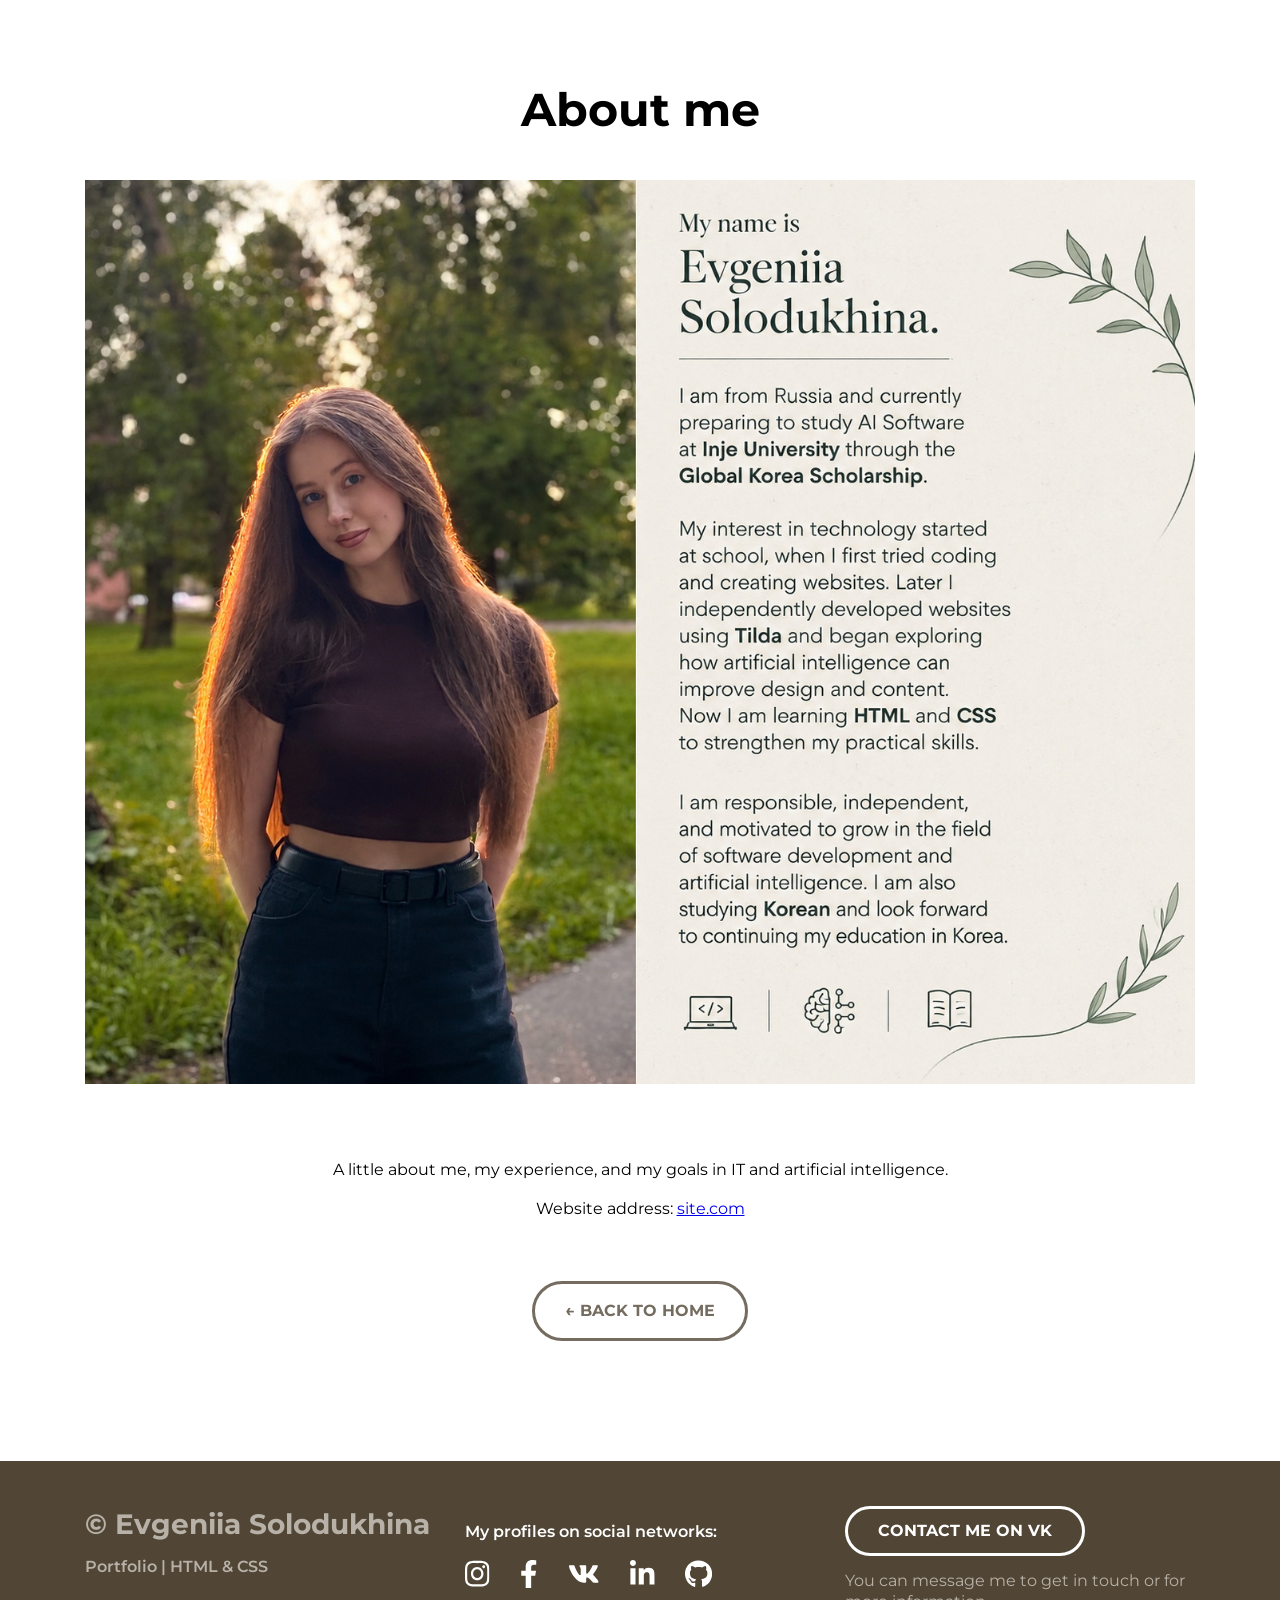
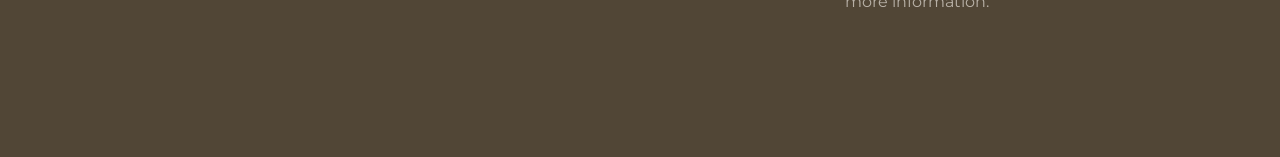
==== forest-travel.html @ 703826f3 "Add files via upload" ====
<!DOCTYPE html>
<html lang="eng">
<head>
    <meta charset="UTF-8">
    <meta name="viewport" content="width=device-width, initial-scale=1.0">
    <title>About Me"</title>
    <link rel="stylesheet" href="./css/main.css">
    <link rel="stylesheet" href="./css/media.css">
    <link href="https://fonts.googleapis.com/css2?family=Montserrat:ital,wght@400,600,700&display=swap" rel="stylesheet">
</head>
<body>
   
    <main>
        <article class="project">
            <div class="container">
                <h1 class="project-header">About me</h1>
                <div class="project-img">
                    <img src="./img/projects/forest-full.jpg" alt="Верстка сайта «Форест-тревел»">
                </div>
                <div class="project-description">
                    <p>A little about me, my experience, and my goals in IT and artificial intelligence.</p>
                    <p>Website address: <a href="#">site.com</a></p>
                </div>
                <a href="index.html" class="project-btn-back">← Back to home</a>
            </div>
        </article>
    </main>

    <footer class="footer">
    <div class="container">
        <div class="footer-row">

            <!-- footer-copyright -->
            <div class="footer-copyright footer-col">
                <div class="footer-copyright-name">© Evgeniia Solodukhina</div>
                <p>Portfolio | HTML & CSS</p>
            </div>
            <!-- // footer-copyrith-->

            <!-- footer-icons -->
            <div class="footer-icons footer-col">
                <p>My profiles on social networks:</p>
                <div class="footer-icons-row">
                    <a href="https://vk.ru/away.php?to=https%3A%2F%2Fwww.instagram.com%2F__jenyo.k.__%2F&utf=1">
                        <img src="/img/icons/instagram.svg" alt="">
                    </a>
                    <a href="https://vk.ru/away.php?to=https%3A%2F%2Fm.facebook.com%2Fjeny.ok.562%2F&utf=1">
                        <img src="/img/icons/facebook-f.svg" alt="">
                    </a>
                    <a href="https://vk.ru/jenyo_k">
                        <img src="/img/icons/vk-brands.svg" alt="">
                    </a>
                    <a href="https://www.linkedin.com/me?trk=p_mwlite_feed-secondary_nav">
                        <img src="/img/icons/linkedin.svg" alt="">
                    </a>
                    <a href="https://github.com/2005jekasolod-sketch">
                        <img src="/img/icons/github-brands.svg" alt="">
                    </a>
                </div>
            </div>
            <!-- // footer-icons-->

            <!-- footer-contacts -->
            <div class="footer-contacts footer-col">
                <a href="https://vk.ru/jenyo_k" class="footer-button">
                    Contact me on VK
                </a>
                <p>You can message me to get in touch or for more information.</p>
            </div>
            <!-- // footer-contacts -->

        </div>
            
            
    </div>
    </footer>

</body>
</html>
---- css/main.css ----
* {
    box-sizing: border-box; /*это позволяет не менять ширину, она останется такой, которая указывалась изначально, даже если дообавить рамки*/
}

html {
    scroll-behavior: smooth;
}

body {
    margin: 0;
    font-family: "Montserrat", sans-serif; /* Как обращаемся к шрифту*/
    color: black;
    scroll-behavior: smooth; /* "smooth" - плавная прокрутка*/
}

img {
    max-width: 100%;
}

/*класс ниже следует прописывать перед классом header, тк он принадлежит всей странице в целом*/

.container {
    max-width: 1140px; /*(максимальная)-ширина, для моб версси приписывают это*/
    margin-left: auto; /*отступ слева*/
    margin-right: auto; /*отступ справа*/
    /*background-color: rgb(152, 142, 221); /*цвет фона*/
    padding-left: 15px;
    padding-right: 15px;
}

/*класс none будет скрывать блоки на странице, чтобы этот класс работал, нужно добавить его в конец или поставить знак восклицания*/
.none {
    display: none !important; /*"!important - означает важность, соответсвенно "дисплей флекс в классе хедер" не будет отменять это дейстие*/
}

/*header - стили заголовка*/

.header {
    position: relative;
    /* Определяем модель Flex-box для блока .header */
    display: flex;
    flex-direction: column; /* Выстраиваем flex-элементы в колонку, основная ось Y*/
    justify-content: center; /* Выравнивание по основной оси*/
    align-items: center; /* Выравнивание по поперечной оси */

    width: 100%;
    height: 100vh;

    /*блок, отвечающий за фон, визуал, цвет*/
    /*background-color: #556985;
    /*background-image: url("./../img/header/header-bg.jpg.jpg"); /*"./- текущая директория(папка css), "../"- выход на уровень вверх*/
    background-size: cover; /*background-size - размер фонового изображения, а cover - растянуть изображение на весь экран  без пустых областей*/
    background-position: center;
}

.avatar {
    width: 400px;
    height: 400px;
    border-radius: 50%;
    object-fit: fill;
}

.header-title {
    margin: 0; /*отключили все отступы*/
    margin-bottom: 25px; /*отступ вниз*/
    font-weight: 700;
    font-size: 56px;
    line-height: 130%; /*Будет рабоотать аналогично, если написать 1.3* 56 = 72.8 */
    text-align: center;
    color: #ffffff;
}

.header-subtitle {
    margin: 0;
    font-weight: bold;
    font-size: 16px;
    line-height: 150%;

    text-align: center;
    letter-spacing: 0.2em;
    text-transform: uppercase;

    color: #ffffff;
}

.header-arroW {
    width: 48px;
    height: 48px;

    position: absolute;
    bottom: 30px;
    left: 50%;
    transform: translate(-50%, 0);
}

/* Portfolio */

.portfolio {
   /* background-color: darkseagreen;*/
    padding-top: 80px; /*отступ сверху*/
    padding-bottom: 115px; /*отступ снизу*/
}

.portfolio-header {
    margin: 0;
    margin-bottom: 70px;
    font-weight: 700;
    font-size: 46px;
    line-height: 130%;
    text-align: center; /*выравнивание по центру*/
    color: black;
}

.portfolio-cards-wrapper {
    display: flex; /*карточки выстроились в один ряд, коллонны нет*/
    flex-wrap: wrap; /*перенос на след строчку*/
    justify-content: space-between; /*выравнивает первый  последний элмент, грамотно распределяя пространство, в данном случае распределил карточки по краям*/
}

.card {
    margin-bottom: 30px;
    /*padding: 20px;*/ /*все отступы*/
    max-width: 540px;
    background-color: #ffffff; /*цвет блока*/
    box-shadow: 0px 10px 40px rgba(126, 155, 189, 0.35); /*1- указывает по оси Х; 2- по оси Y; 40px - радиус размытия тени; цвет тени через rgba (первые 3 цифры - цвет, а 4 - прозрачность)*/
    transition: transform 0.2s ease-in;
}

.card:hover {
    transform: translateY(-15px); /*"+" - ведет крточку вниз, а "-"- вверх*/
}

.card-link {
    display: block;
    padding: 20px;
    color: black;
    text-decoration: none; /*убрали подчеркивания на ссылке*/
    transition: color 0.2s ease-in;
}

.card-link:hover {
    color: rgb(39, 91, 236);
}

.card:last-child, .card:nth-last-child(2) { /*данный селектор выберет последнюю карточку в рамках контейнера. Через запятую можно указывать 2 селектора вместе, как было ниже*/
    /*background-color: deeppink;*/
    margin-bottom: 0;
}

/*.card:nth-last-child(2) { этот элемент выбирает по номеру с конца, в данном случае это 2й с конца, предпоследний*/
    /*background-color: deeppink;*/
   /* margin-bottom: 0;*/
/*}*/

.card-img {
    margin-bottom: 20px;
}

.card-title {
    margin: 0; /*чтобы сбросить отступы*/
    margin-bottom: 13px;
    font-weight: 600;
    font-size: 24px;
    line-height: 130%;
}

.card p { /*так выбираются все теги "р", которые лежат в элементе с классом кард*/
    margin: 0;
    font-size: 16px;
    line-height: 130%;
}

/*Footer - -завершили с разделом "портфолио"*/

.footer {
    padding-top: 45px;
    padding-bottom: 130px;
    background: #514636;
    color: white;
}

.footer-row {
    display: flex;
    flex-direction: row; /*работает по умолчанию, после дисплей флекс*/
    justify-content: space-between; /*1 - выравнивание по основной оси, 2 - как элементы будут выравниваться (слева, спава, по центру)*/
}

.footer-col {
    min-width: 350px;
    flex-grow: 1;
}

.footer-copyright {
    max-width: 350px;
    color: #B8B1A7;
    line-height: 1.3;
}

.footer-copyright-name {
    font-weight: 700;
    font-size: 28px;
    margin-bottom: 15px;
}

.footer-copyright p {
    margin: 0;
    margin-bottom: 15px;
    font-size: 16px;
    font-weight: 600;
}

.footer-icons {
    max-width: 350px;
}

.footer-icons p {
    font-weight: 600;
    font-style: 16px;
    line-height: 1.3;
}

.footer-icons-row {
    display: flex; /*для иконок, чтобы выровнились в одну линию*/
    align-items: center; /*выравнивание по вертикали*/
}

.footer-icons-row > * + *{ /*звездочка выбирает все теги,но в данной конструкции обращение к блоку на первом уровне вложности*/ /*"+*" убрала отступ у инсты. + - выбирает элемент, у которого есть "сосед слева"*/
    margin-left: 30px;
}

.footer-contacts {
    max-width: 350px;
}

.footer-button {
    display: inline-block;
    height: 50px;
    padding-left: 30px;
    padding-right: 30px; /*1 блок - отвечает за дисплей, высоту, паддинги*/

    border: 3px solid #ffffff;
    border-radius: 50px; /*2 блок - отвечает за визуальные стили самого контейнера (рамка, цвет фона, тень)*/

    color: white;
    line-height: 44px;
    font-weight: 700;
    font-style: 16px;
    text-transform: uppercase; /*3 блок - отвечает за текст, цвет, толщину, размер, высота строки, трансофрмации*/
    text-decoration: none; /*убрали подчеркивание ссылки*/

    transition: all 0.2s ease-in;
}

.footer-button:hover {
    background-color: white;
    color: #514636;
}

.footer-contacts p {
    margin: 15px 0;
    font-style: 16px;
    line-height: 1.3;
    color: #B8B1A7
}

/*Project*/

.project {
    padding: 80px 0 120px 0;
    text-align: center;
}

.project-header {
    margin: 0;
    margin-bottom: 40px;
    font-weight: bold;
    font-size: 46px;
    line-height: 1.3;
}

.project-img {
    margin-bottom: 70px;
}

.project-description {
    margin: 0 auto 60px;
    max-width: 730px;
}

.project-description p {
    margin-top: 0;
    margin-bottom: 15px;
    font-style: 16px;
    line-height: 1.5;
}

.project-btn-back {
    display: inline-block;
    height: 60px;
    padding-left: 30px;
    padding-right: 30px; /*1 блок - отвечает за дисплей, высоту, паддинги*/

    border: 3px solid #756c60;
    border-radius: 50px; /*2 блок - отвечает за визуальные стили самого контейнера (рамка, цвет фона, тень)*/

    color: #756c60;
    line-height: 54px;
    font-weight: 700;
    font-style: 16px;
    text-transform: uppercase; /*3 блок - отвечает за текст, цвет, толщину, размер, высота строки, трансофрмации*/
    text-decoration: none; /*убрали подчеркивание ссылки*/

    transition: all 0.2s ease-in;
}

.project-btn-back:hover {
    background-color: #756c60;
    color: white;
}

/*.block {
    width: 800px;
    height: 400px;
    background-color: blueviolet;
}*/

/* Когда размер экрана меньше, чем 800px, тогда будет работать данный код, когда больше, то не будет рабоать (для экранов с шириной до 800px)*/
/*@media (max-width: 800px) {
    .block {
        width: 400px;
        background-color: coral;
    }
}*/

/*@media (max-width: 600px) {
    .block {
        width: 300px;
        background-color: rgb(130, 255, 80);
    }
}*/
---- css/media.css ----
/* Для экрана с шириной дл 1140px */
@media (max-width: 1140px) {
    .card {
        width: calc(50% - 15px);
    }

    .footer {
        padding-top: 40px;
        padding-bottom: 60px;
    }

    .footer-row {
        flex-direction: column-reverse;
        align-items: center;
        text-align: center;
    }

    .footer-col {
        margin-bottom: 50px;
    }

    .footer-col:first-child {
        margin-bottom: 0;
    }
}

/* Медиа запрос: для экранов 760px */
@media (max-width: 760px) {
    .header-title {
        font-size: 32px;
    }

    .header-subtitle {
        font-size: 14px;
    }

    .portfolio {
        padding-top: 40px;
        padding-bottom: 60px;
    }

    .portfolio-header {
        font-size: 32px;
        margin-bottom: 30px;
    }

    .portfolio-cards-wrapper {
        justify-content: center;
    }

    .card {
        max-width: 530px;
        width: 100%;
    }

    .card:nth-last-child(2) {
        margin-bottom: 30px;
    }

    .card-link {
        padding: 15px;
    }

    .card-img {
        margin-bottom: 10px;
    }

    .card-title {
        font-size: 18px;
        margin-bottom: 10px;
    }

    .card p {
        font-size: 14px;
    }

    .footer-copyright-name {
        font-size: 18px;
        margin-bottom: 5px;
    }

    .footer-copyright p {
        font-size: 14px;
    }

    .footer-icons p {
        font-size: 14px;
    }

    .footer-contacts p {
        font-size: 14px;
        margin: 0;
        margin-top: 15px;
    }

    .project {
        padding: 40px 0 60px;
    }
    .project-header {
        font-size: 28px;
        margin-bottom: 30px;
    }

    .project-img {
        margin-bottom: 20px;
    }

    .project-description {
        margin-bottom: 50px;
    }

    .project-btn-back {
        padding: 0 10px;
        width: 100%;
        max-width: 320px;
    }

    .avatar {
        width: 150px;
        height: 150px;
    }
}
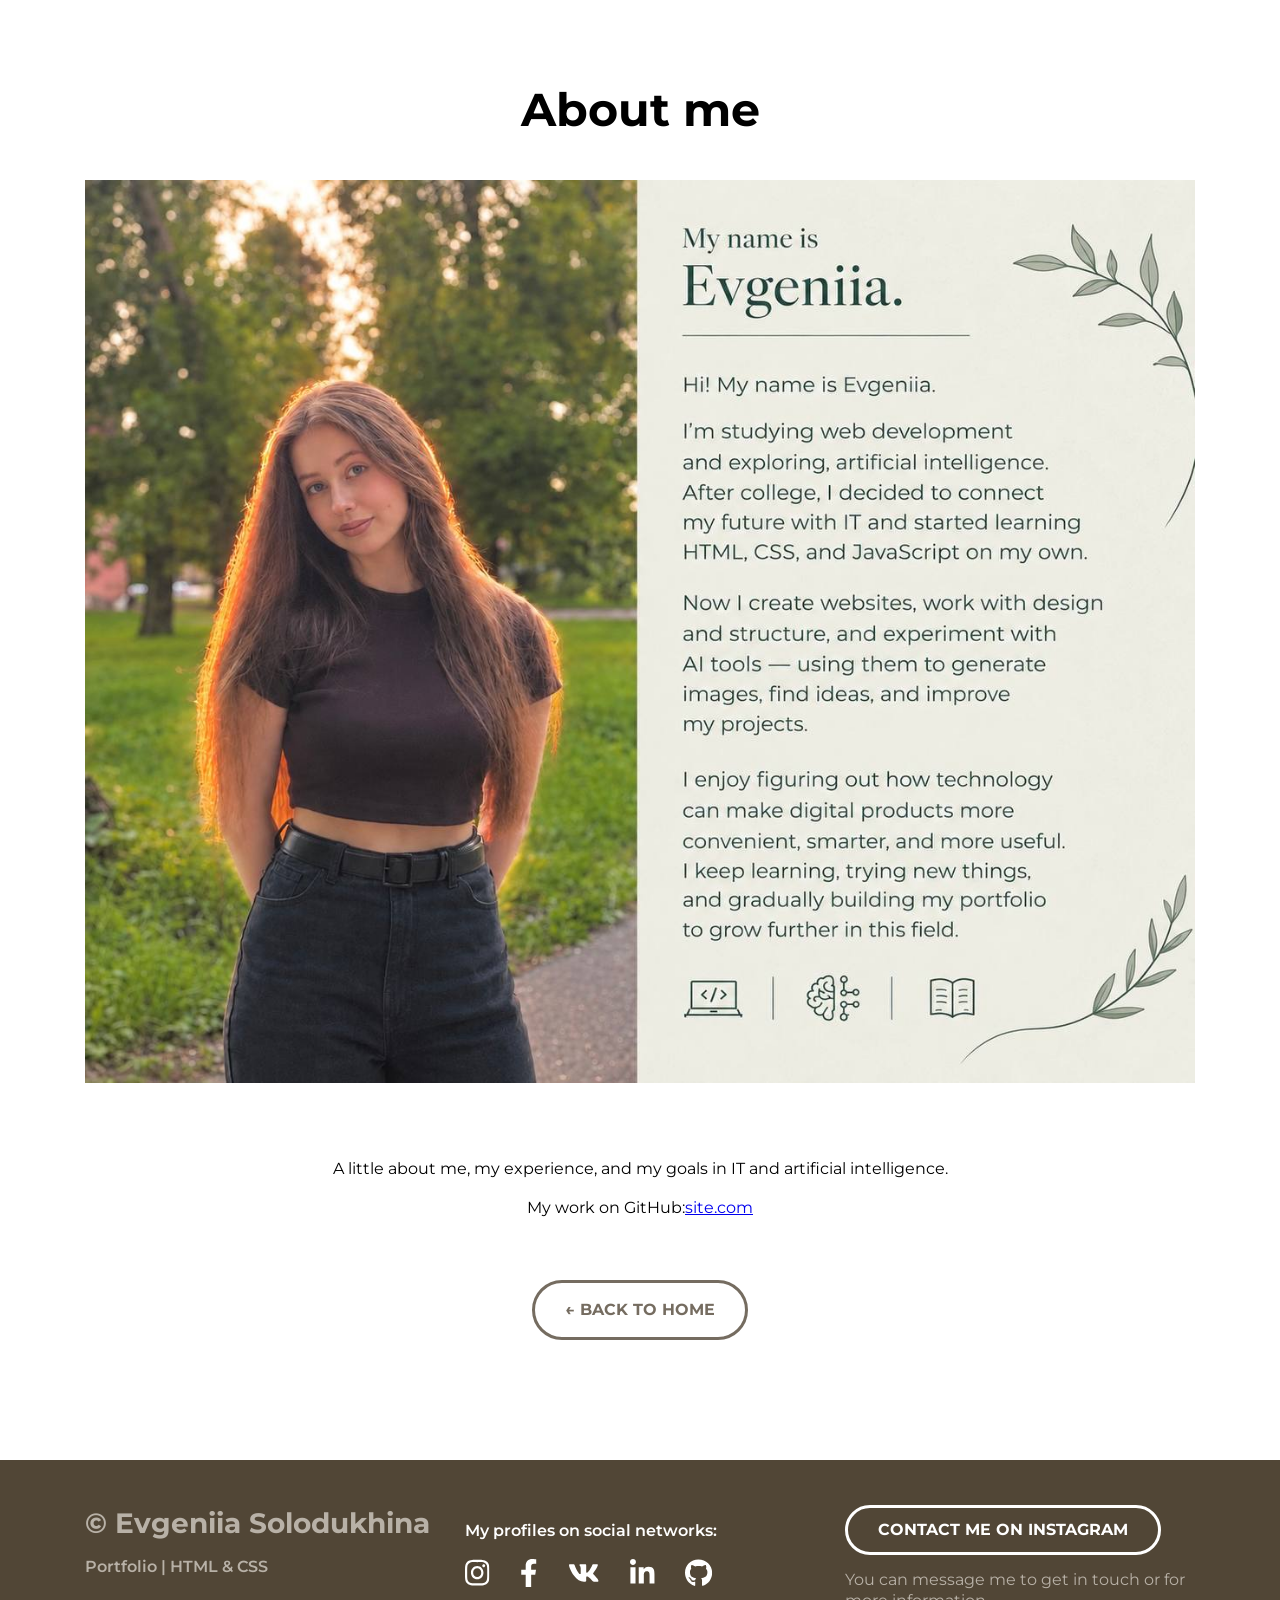
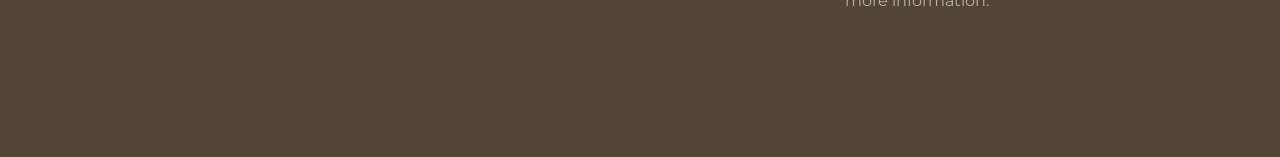
==== commit 1b59acf4: "Add files via upload" ====
--- a/forest-travel.html
+++ b/forest-travel.html
@@ -19,7 +19,7 @@
                 </div>
                 <div class="project-description">
                     <p>A little about me, my experience, and my goals in IT and artificial intelligence.</p>
-                    <p>Website address: <a href="#">site.com</a></p>
+                    <p>My work on GitHub:<a href="https://github.com/2005jekasolod-sketch">site.com</a></p>
                 </div>
                 <a href="index.html" class="project-btn-back">← Back to home</a>
             </div>
@@ -45,16 +45,16 @@
                         <img src="/img/icons/instagram.svg" alt="">
                     </a>
                     <a href="https://vk.ru/away.php?to=https%3A%2F%2Fm.facebook.com%2Fjeny.ok.562%2F&utf=1">
-                        <img src="/img/icons/facebook-f.svg" alt="">
+                        <img src="img/icons/facebook-f.svg" alt="">
                     </a>
                     <a href="https://vk.ru/jenyo_k">
-                        <img src="/img/icons/vk-brands.svg" alt="">
+                        <img src="img/icons/vk-brands.svg" alt="">
                     </a>
                     <a href="https://www.linkedin.com/me?trk=p_mwlite_feed-secondary_nav">
-                        <img src="/img/icons/linkedin.svg" alt="">
+                        <img src="img/icons/linkedin.svg" alt="">
                     </a>
                     <a href="https://github.com/2005jekasolod-sketch">
-                        <img src="/img/icons/github-brands.svg" alt="">
+                        <img src="img/icons/github-brands.svg" alt="">
                     </a>
                 </div>
             </div>
@@ -62,8 +62,8 @@
 
             <!-- footer-contacts -->
             <div class="footer-contacts footer-col">
-                <a href="https://vk.ru/jenyo_k" class="footer-button">
-                    Contact me on VK
+                <a href="https://vk.ru/away.php?to=https%3A%2F%2Fwww.instagram.com%2F__jenyo.k.__%2F&utf=1" class="footer-button">
+                    Contact me on Instagram
                 </a>
                 <p>You can message me to get in touch or for more information.</p>
             </div>
